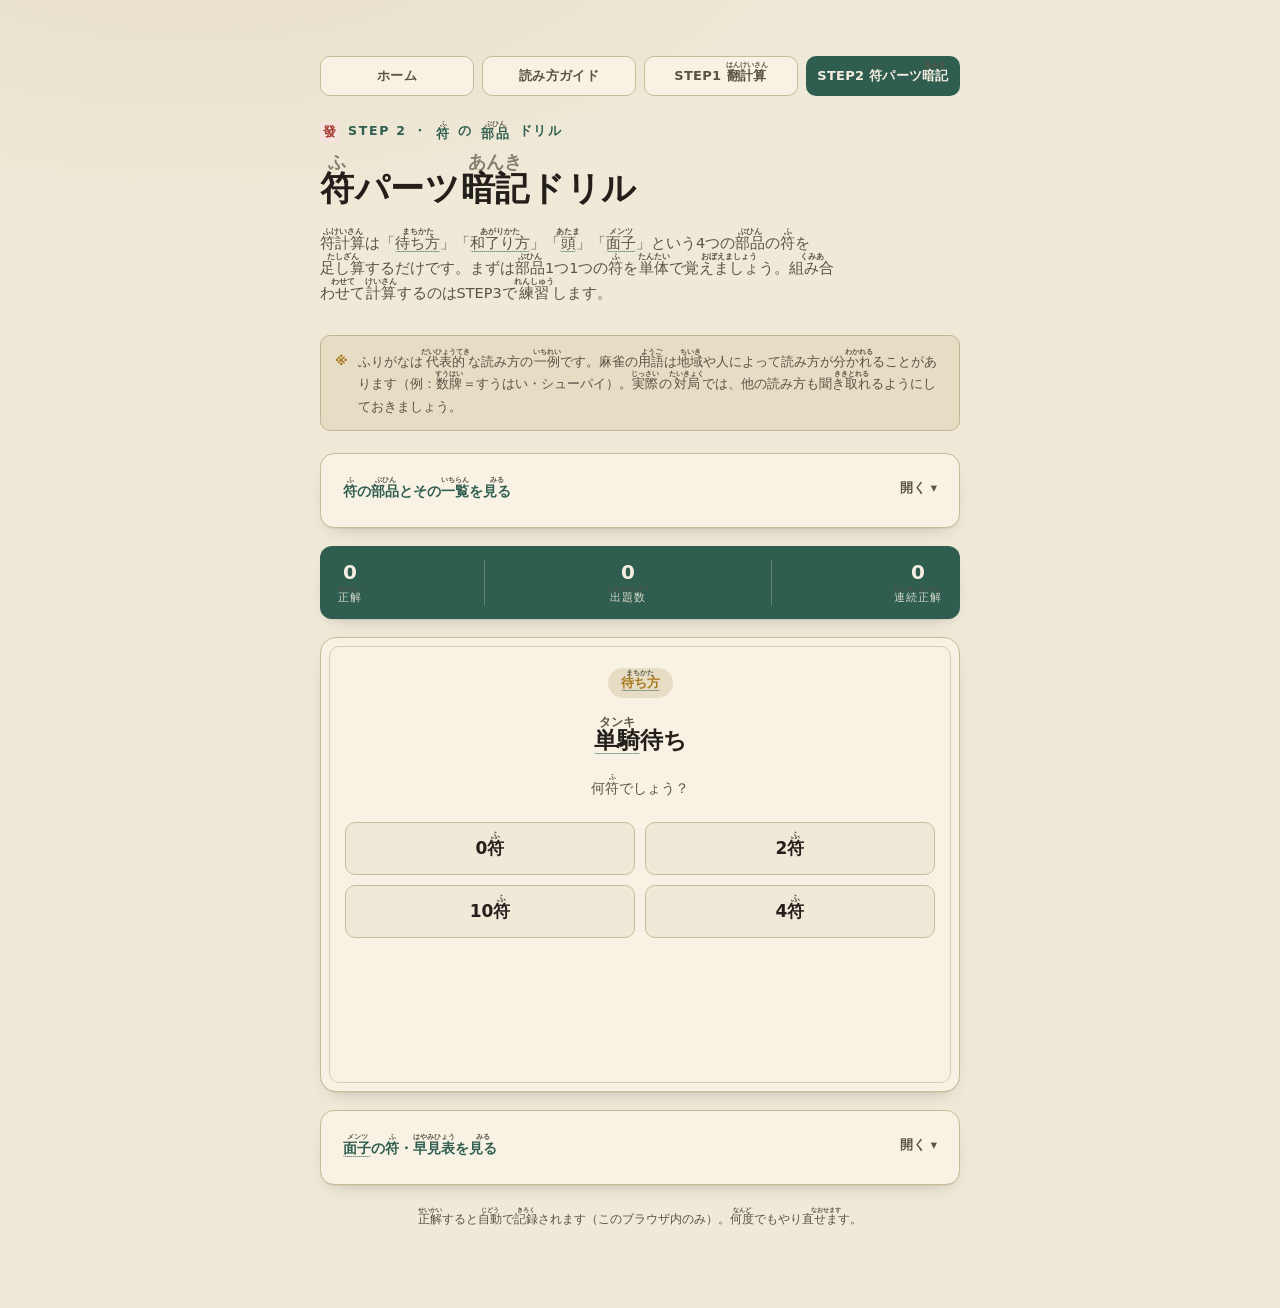
==== fu-drill.html @ 659b4daa "Initial commit: mahjong scoring trainer site Static site with furigana/glossary tooltips, home page," ====
<!DOCTYPE html>
<html lang="ja">
<head>
<meta charset="UTF-8">
<meta name="viewport" content="width=device-width, initial-scale=1.0">
<title>符パーツ暗記ドリル｜点数計算 特訓 STEP2</title>
<link rel="stylesheet" href="styles.css">
<script src="furigana.js"></script>
<script src="glossary.js"></script>
</head>
<body>

<div class="wrap">
  <nav class="steps">
    <a href="index.html">ホーム</a>
    <a href="yomikata.html">読み方ガイド</a>
    <a href="step1.html">STEP1 翻計算</a>
    <a href="fu-drill.html" class="current">STEP2 符パーツ暗記</a>
  </nav>

  <header>
    <div class="eyebrow"><span class="tile">發</span>STEP 2 ・ 符の部品ドリル</div>
    <h1>符パーツ暗記ドリル</h1>
    <p class="lede">符計算は「待ち方」「和了り方」「頭」「面子」という4つの部品の符を足し算するだけです。まずは部品1つ1つの符を単体で覚えましょう。組み合わせて計算するのはSTEP3で練習します。</p>
  </header>

  <div class="note">
    <span class="note-mark">※</span>
    <span>ふりがなは代表的な読み方の一例です。麻雀の用語は地域や人によって読み方が分かれることがあります（例：数牌＝すうはい・シューパイ）。実際の対局では、他の読み方も聞き取れるようにしておきましょう。</span>
  </div>

  <div class="panel">
    <details class="explainer" id="explainer">
      <summary>符の部品とその一覧を見る</summary>
      <div class="body">
        <p>どんな手でも、符は必ず<strong>20符（副底）</strong>から始まり、そこに以下の部品を足していきます。</p>
        <div class="ex-row"><span>待ち方</span><strong>両面・シャンポン＝0／嵌張・辺張・単騎＝2</strong></div>
        <div class="ex-row"><span>和了り方</span><strong>ツモ＝2／門前ロン＝10／副露ロン＝0</strong></div>
        <div class="ex-row"><span>頭（雀頭）</span><strong>数牌・客風＝0／役牌＝2</strong></div>
        <div class="ex-row"><span>面子</span><strong>下の早見表を参照</strong></div>
        <p style="margin-top:10px;">面子は「暗刻は明刻の2倍」「槓子は刻子の4倍」「19・字牌は2〜8の2倍」という倍々ルールで覚えると早いです。</p>
      </div>
    </details>
  </div>

  <div class="scorebar">
    <div class="stat"><b id="statCorrect">0</b><span>正解</span></div>
    <div class="divider"></div>
    <div class="stat"><b id="statTotal">0</b><span>出題数</span></div>
    <div class="divider"></div>
    <div class="stat"><b id="statStreak">0</b><span>連続正解</span></div>
  </div>

  <div class="qcard">
    <div class="badges">
      <span class="badge cat" id="catBadge">面子</span>
    </div>
    <p class="qtext" id="qText">暗刻（中張牌：2〜8）</p>
    <p class="qcaption">何符でしょう？</p>
    <div class="choices" id="choices"></div>
    <div class="feedback" id="feedback"></div>
    <div class="actions"><button class="next-btn" id="nextBtn">次の問題 →</button></div>
  </div>

  <div class="panel" style="margin-top:18px;">
    <details class="explainer">
      <summary>面子の符・早見表を見る</summary>
      <div class="body tablewrap">
        <table class="ref">
          <caption>刻子・槓子の符（明＝ポン等で鳴いた／暗＝手の中で完成）</caption>
          <thead><tr><th>面子の種類</th><th>2〜8の数牌</th><th>1・9・字牌</th></tr></thead>
          <tbody>
            <tr><td>明刻（ポン）</td><td>2符</td><td>4符</td></tr>
            <tr><td>暗刻（手の中）</td><td>4符</td><td>8符</td></tr>
            <tr><td>明槓（大明槓・加槓）</td><td>8符</td><td>16符</td></tr>
            <tr><td>暗槓</td><td>16符</td><td>32符</td></tr>
          </tbody>
        </table>
      </div>
    </details>
  </div>

  <footer>正解すると自動で記録されます（このブラウザ内のみ）。何度でもやり直せます。</footer>
</div>

<script>
(function(){
  "use strict";

  var ITEMS = [
    { cat:"待ち方", text:"両面待ち", fu:0 },
    { cat:"待ち方", text:"シャンポン待ち", fu:0 },
    { cat:"待ち方", text:"嵌張待ち", fu:2 },
    { cat:"待ち方", text:"辺張待ち", fu:2 },
    { cat:"待ち方", text:"単騎待ち", fu:2 },

    { cat:"和了り方", text:"ツモ和了（通常時）", fu:2 },
    { cat:"和了り方", text:"ロン和了・門前", fu:10 },
    { cat:"和了り方", text:"ロン和了・副露あり（鳴きあり）", fu:0 },

    { cat:"頭（雀頭）", text:"数牌または客風牌の頭", fu:0 },
    { cat:"頭（雀頭）", text:"役牌（三元牌・自風・場風）の頭", fu:2 },

    { cat:"面子", text:"明刻（中張牌：2〜8）", fu:2 },
    { cat:"面子", text:"暗刻（中張牌：2〜8）", fu:4 },
    { cat:"面子", text:"明刻（么九牌：1・9・字牌）", fu:4 },
    { cat:"面子", text:"暗刻（么九牌：1・9・字牌）", fu:8 },
    { cat:"面子", text:"明槓（中張牌：2〜8）", fu:8 },
    { cat:"面子", text:"暗槓（中張牌：2〜8）", fu:16 },
    { cat:"面子", text:"明槓（么九牌：1・9・字牌）", fu:16 },
    { cat:"面子", text:"暗槓（么九牌：1・9・字牌）", fu:32 }
  ];

  var ALL_VALUES = Array.from(new Set(ITEMS.map(function(i){ return i.fu; })));

  function fmt(n){ return n + "符"; }

  function shuffle(arr){
    var a = arr.slice();
    for (var i=a.length-1;i>0;i--){
      var j = Math.floor(Math.random()*(i+1));
      var t=a[i]; a[i]=a[j]; a[j]=t;
    }
    return a;
  }

  var STORE_KEY = "fu-drill-stats-v1";
  var stats = { correct:0, total:0, streak:0 };
  try {
    var saved = JSON.parse(localStorage.getItem(STORE_KEY) || "null");
    if (saved) stats = saved;
  } catch(e){}

  function saveStats(){
    try { localStorage.setItem(STORE_KEY, JSON.stringify(stats)); } catch(e){}
  }

  function renderStats(){
    document.getElementById("statCorrect").textContent = stats.correct;
    document.getElementById("statTotal").textContent = stats.total;
    document.getElementById("statStreak").textContent = stats.streak;
  }

  var current = null;
  var lastIndex = -1;

  function newQuestion(){
    var idx;
    do { idx = Math.floor(Math.random()*ITEMS.length); } while (idx === lastIndex && ITEMS.length > 1);
    lastIndex = idx;
    var item = ITEMS[idx];

    var sameCat = ITEMS.filter(function(i){ return i.cat===item.cat && i.fu!==item.fu; });
    var distractorPool = shuffle(sameCat).map(function(i){ return i.fu; });
    ALL_VALUES.forEach(function(v){ if (v!==item.fu && distractorPool.indexOf(v)===-1) distractorPool.push(v); });

    var distractors = [];
    distractorPool.forEach(function(v){
      if (distractors.length<3 && v!==item.fu && distractors.indexOf(v)===-1) distractors.push(v);
    });

    var choices = shuffle([item.fu].concat(distractors));

    current = { item:item, correct:item.fu, answered:false };

    document.getElementById("catBadge").textContent = item.cat;
    document.getElementById("qText").textContent = item.text;

    var wrap = document.getElementById("choices");
    wrap.innerHTML = "";
    choices.forEach(function(v){
      var btn = document.createElement("button");
      btn.className = "choice";
      btn.type = "button";
      btn.textContent = fmt(v);
      btn.addEventListener("click", function(){ onAnswer(v, btn); });
      wrap.appendChild(btn);
    });

    var fb = document.getElementById("feedback");
    fb.className = "feedback";
    fb.innerHTML = "";
    document.getElementById("nextBtn").classList.remove("show");

    Furigana.apply(document.querySelector(".qcard"));
    Glossary.apply(document.querySelector(".qcard"));
  }

  function onAnswer(value, btnEl){
    if (current.answered) return;
    current.answered = true;
    var isCorrect = value === current.correct;

    stats.total += 1;
    if (isCorrect){ stats.correct += 1; stats.streak += 1; }
    else { stats.streak = 0; }
    saveStats();
    renderStats();

    var buttons = document.querySelectorAll("#choices .choice");
    buttons.forEach(function(b){
      b.disabled = true;
      var v = parseInt(b.textContent.replace(/[^0-9]/g,""),10);
      if (v === current.correct) b.classList.add("correct");
      else if (b === btnEl) b.classList.add("wrong");
      else b.classList.add("dim");
    });

    var fb = document.getElementById("feedback");
    fb.className = "feedback " + (isCorrect ? "ok" : "ng");
    fb.innerHTML = isCorrect
      ? "<div><div class=\"fb-title\">正解！</div>" + current.item.text + "＝" + fmt(current.correct) + "</div>"
      : "<div><div class=\"fb-title\">おしい</div>正解は " + fmt(current.correct) + "（" + current.item.text + "）</div>";

    document.getElementById("nextBtn").classList.add("show");
    Furigana.apply(fb);
    Glossary.apply(fb);
  }

  document.getElementById("nextBtn").addEventListener("click", newQuestion);

  renderStats();
  newQuestion();
  Furigana.apply(document.body);
  Glossary.apply(document.body);
})();
</script>

</body>
</html>
---- styles.css ----
:root{
  --bg:#efe9d8;
  --bg-2:#e6ddc4;
  --ink:#241f1a;
  --ink-soft:#5a5245;
  --card:#f7f2e4;
  --card-border:#c9bb98;
  --rule:#c3b593;
  --accent:#2f5d4f;
  --accent-ink:#f4ede0;
  --accent-soft:#e2ddc9;
  --red:#a53a2e;
  --red-soft:#f4e3de;
  --gold:#a8781f;
  --shadow: 0 1px 0 rgba(36,31,26,0.06), 0 8px 20px -12px rgba(36,31,26,0.35);
  --focus:#2f5d4f;
}
@media (prefers-color-scheme: dark){
  :root{
    --bg:#141b17; --bg-2:#101512; --ink:#ece5d3; --ink-soft:#a79d87;
    --card:#1b2420; --card-border:#33443b; --rule:#33443b;
    --accent:#7fb69f; --accent-ink:#0f1613; --accent-soft:#22302a;
    --red:#e08b7d; --red-soft:#2c1e1c; --gold:#d8b569;
    --shadow: 0 1px 0 rgba(0,0,0,0.3), 0 12px 28px -14px rgba(0,0,0,0.6);
    --focus:#7fb69f;
  }
}
:root[data-theme="dark"]{
  --bg:#141b17; --bg-2:#101512; --ink:#ece5d3; --ink-soft:#a79d87;
  --card:#1b2420; --card-border:#33443b; --rule:#33443b;
  --accent:#7fb69f; --accent-ink:#0f1613; --accent-soft:#22302a;
  --red:#e08b7d; --red-soft:#2c1e1c; --gold:#d8b569;
  --shadow: 0 1px 0 rgba(0,0,0,0.3), 0 12px 28px -14px rgba(0,0,0,0.6);
  --focus:#7fb69f;
}
:root[data-theme="light"]{
  --bg:#efe9d8; --bg-2:#e6ddc4; --ink:#241f1a; --ink-soft:#5a5245;
  --card:#f7f2e4; --card-border:#c9bb98; --rule:#c3b593;
  --accent:#2f5d4f; --accent-ink:#f4ede0; --accent-soft:#e2ddc9;
  --red:#a53a2e; --red-soft:#f4e3de; --gold:#a8781f;
  --shadow: 0 1px 0 rgba(36,31,26,0.06), 0 8px 20px -12px rgba(36,31,26,0.35);
  --focus:#2f5d4f;
}

*{box-sizing:border-box;}
body{
  margin:0;
  min-height:100vh;
  background:
    radial-gradient(1200px 600px at 15% -10%, var(--bg-2), transparent 60%),
    var(--bg);
  color:var(--ink);
  font-family:"Yu Gothic","Hiragino Kaku Gothic ProN","Meiryo",system-ui,sans-serif;
  font-variant-numeric: tabular-nums;
  padding: 56px 20px 80px;
  -webkit-font-smoothing:antialiased;
}

ruby{ ruby-position:over; ruby-align:center; }
rt{
  font-size:.52em;
  font-weight:600;
  color:var(--ink-soft);
  letter-spacing:0;
  user-select:none;
}
.han rt, h1 rt{ opacity:.7; }
.choice rt{ font-weight:600; }

.gloss{
  cursor:pointer;
  border-bottom:1px dotted var(--accent);
  border-radius:2px;
}
.gloss:hover, .gloss:focus-visible{
  background:var(--accent-soft);
  outline:none;
}

.gloss-tip{
  position:fixed;
  max-width:270px;
  z-index:80;
  background:var(--ink);
  color:var(--bg);
  font-size:12.5px;
  line-height:1.7;
  padding:10px 13px;
  border-radius:9px;
  box-shadow:0 10px 26px -10px rgba(0,0,0,.5);
  opacity:0;
  transform:translateY(-4px);
  pointer-events:none;
  transition:opacity .12s ease, transform .12s ease;
}
.gloss-tip.show{ opacity:1; transform:translateY(0); pointer-events:auto; }
.gloss-tip strong{
  display:block;
  font-size:12px;
  font-weight:800;
  letter-spacing:.02em;
  margin-bottom:3px;
  color:var(--bg);
  opacity:.75;
}
.gloss-tip span{ display:block; }
.wrap{ max-width:640px; margin:0 auto; }

nav.steps{
  display:flex; gap:8px; margin-bottom:24px;
}
nav.steps a{
  flex:1; text-align:center;
  font-size:13px; font-weight:700; letter-spacing:.02em;
  padding:10px 8px; border-radius:10px;
  border:1px solid var(--card-border);
  background:var(--card); color:var(--ink-soft);
  text-decoration:none;
}
nav.steps a.current{
  background:var(--accent); color:var(--accent-ink); border-color:transparent;
}
nav.steps a:hover:not(.current){ border-color:var(--accent); color:var(--accent); }

header{ margin-bottom:28px; }

.note{
  display:flex; gap:10px; align-items:flex-start;
  background:var(--bg-2); border:1px solid var(--rule);
  border-radius:10px; padding:12px 14px; margin-bottom:22px;
  font-size:12.5px; line-height:1.8; color:var(--ink-soft);
}
.note .note-mark{
  flex:none; margin-top:1px;
  font-size:13px; font-weight:800; color:var(--gold);
}
.eyebrow{
  display:flex; align-items:center; gap:8px;
  font-size:12.5px; letter-spacing:.14em; color:var(--accent);
  text-transform:uppercase; font-weight:700; margin-bottom:10px;
}
.eyebrow .tile{
  display:inline-flex; align-items:center; justify-content:center;
  width:20px; height:20px; border-radius:4px;
  background:var(--red-soft); color:var(--red); font-size:13px; line-height:1;
}
h1{
  font-family:"Yu Mincho","YuMincho","Hiragino Mincho ProN",serif;
  font-weight:600; font-size:clamp(26px,5vw,34px);
  margin:0 0 8px; text-wrap:balance; letter-spacing:.02em;
}
.lede{ color:var(--ink-soft); font-size:14.5px; line-height:1.75; max-width:56ch; }

.panel{
  background:var(--card);
  border:1px solid var(--card-border);
  border-radius:14px;
  box-shadow:var(--shadow);
  padding:22px;
  margin-bottom:18px;
}

.menu{ display:flex; flex-direction:column; gap:14px; margin-bottom:22px; }
.menu-card{
  display:block;
  background:var(--card);
  border:1px solid var(--card-border);
  border-radius:14px;
  padding:20px 22px;
  box-shadow:var(--shadow);
  text-decoration:none;
  color:inherit;
  transition:border-color .12s ease, transform .12s ease;
}
.menu-card:hover{ border-color:var(--accent); transform:translateY(-2px); }
.menu-card:focus-visible{ outline:3px solid var(--focus); outline-offset:2px; }
.menu-top{ display:flex; align-items:baseline; justify-content:space-between; gap:12px; margin-bottom:6px; }
.menu-top h2{
  font-family:"Yu Mincho","YuMincho","Hiragino Mincho ProN",serif;
  font-size:19px; font-weight:700; margin:0;
}
.menu-card p{ font-size:13.5px; color:var(--ink-soft); line-height:1.75; margin:0; }
.menu-stat{
  font-size:12px; font-weight:700; color:var(--accent);
  white-space:nowrap; font-variant-numeric:tabular-nums;
}
.menu-badge{
  font-size:11px; font-weight:800; letter-spacing:.05em;
  padding:3px 10px; border-radius:999px;
  background:var(--accent-soft); color:var(--accent);
  flex:none;
}
.menu-badge.soon{ background:var(--bg-2); color:var(--ink-soft); }
.menu-card.disabled{ opacity:.55; pointer-events:none; }

.section-title{
  font-family:"Yu Mincho","YuMincho","Hiragino Mincho ProN",serif;
  font-size:19px; font-weight:700; margin:0 0 8px;
}
.section-note{ font-size:13px; line-height:1.8; color:var(--ink-soft); margin:0 0 16px; }

.explainer{ font-size:14px; line-height:1.85; color:var(--ink); }
.explainer strong{ color:var(--accent); font-weight:700; }
.explainer .ex-row{ display:flex; justify-content:space-between; padding:2px 0; }
details.explainer summary{ cursor:pointer; font-weight:700; color:var(--accent); list-style:none; }
details.explainer summary::-webkit-details-marker{ display:none; }
details.explainer summary::after{ content:"開く ▾"; float:right; font-weight:600; font-size:12.5px; color:var(--ink-soft); }
details.explainer[open] summary::after{ content:"閉じる ▴"; }
details.explainer .body{ margin-top:12px; padding-top:12px; border-top:1px dashed var(--rule); }

.scorebar{
  display:flex; align-items:center; justify-content:space-between;
  padding:14px 18px; margin-bottom:18px;
  background:var(--accent); color:var(--accent-ink);
  border-radius:12px; box-shadow:var(--shadow);
}
.scorebar .stat{ text-align:center; }
.scorebar .stat b{ display:block; font-size:20px; font-weight:800; }
.scorebar .stat span{ display:block; font-size:11px; letter-spacing:.08em; opacity:.85; margin-top:2px; }
.scorebar .divider{ width:1px; align-self:stretch; background:currentColor; opacity:.25; }

.qcard{
  position:relative;
  background:var(--card);
  border:1px solid var(--card-border);
  border-radius:16px;
  box-shadow:var(--shadow);
  padding:30px 24px 26px;
  text-align:center;
  overflow:hidden;
}
.qcard::before{
  content:"";
  position:absolute; inset:8px;
  border:1px solid var(--rule);
  border-radius:10px;
  pointer-events:none;
  opacity:.6;
}
.badges{ display:flex; justify-content:center; gap:8px; margin-bottom:18px; flex-wrap:wrap; }
.badge{
  font-size:12.5px; font-weight:700; padding:5px 12px; border-radius:999px;
  border:1px solid var(--card-border); color:var(--ink-soft);
}
.badge.role{ background:var(--accent-soft); color:var(--accent); border-color:transparent; }
.badge.method{ background:var(--red-soft); color:var(--red); border-color:transparent; }
.badge.cat{ background:var(--bg-2); color:var(--gold); border-color:transparent; }

.han{
  font-family:"Yu Mincho","YuMincho","Hiragino Mincho ProN",serif;
  font-weight:700; line-height:1.3; margin:6px 0 4px;
}
.han.big{ font-size:56px; line-height:1; }
.han sup{ font-size:22px; font-weight:600; margin-left:2px; color:var(--ink-soft); }
.qtext{
  font-family:"Yu Mincho","YuMincho","Hiragino Mincho ProN",serif;
  font-size:23px; font-weight:600; line-height:1.55; margin:10px 0 4px;
}
.qcaption{ font-size:14px; color:var(--ink-soft); margin-bottom:24px; }

.choices{
  display:grid; grid-template-columns:1fr 1fr; gap:10px;
  margin-bottom:6px;
}
.choice{
  font: inherit; font-variant-numeric: tabular-nums;
  font-size:17px; font-weight:700;
  padding:14px 10px; border-radius:10px;
  border:1px solid var(--card-border);
  background:var(--bg);
  color:var(--ink);
  cursor:pointer;
  transition: transform .12s ease, border-color .12s ease, background .12s ease;
}
.choice:hover{ border-color:var(--accent); transform: translateY(-1px); }
.choice:focus-visible{ outline:3px solid var(--focus); outline-offset:2px; }
.choice[disabled]{ cursor:default; }
.choice.correct{ background:var(--accent-soft); border-color:var(--accent); color:var(--accent); }
.choice.wrong{ background:var(--red-soft); border-color:var(--red); color:var(--red); }
.choice.dim{ opacity:.45; }

.feedback{
  min-height:64px; margin-top:16px;
  display:flex; align-items:center; justify-content:center;
  text-align:center; font-size:14px; line-height:1.7; color:var(--ink-soft);
}
.feedback .fb-title{ font-weight:800; font-size:15.5px; }
.feedback.ok .fb-title{ color:var(--accent); }
.feedback.ng .fb-title{ color:var(--red); }

.actions{ display:flex; justify-content:center; margin-top:6px; }
.next-btn{
  font: inherit; font-weight:700; font-size:14.5px;
  padding:11px 26px; border-radius:999px; border:none;
  background:var(--accent); color:var(--accent-ink);
  cursor:pointer; opacity:0; pointer-events:none;
  transition: opacity .15s ease, transform .1s ease;
}
.next-btn.show{ opacity:1; pointer-events:auto; }
.next-btn:active{ transform: scale(.97); }
.next-btn:focus-visible{ outline:3px solid var(--focus); outline-offset:2px; }

table.ref{ width:100%; border-collapse:collapse; font-size:13.5px; margin-top:4px; }
table.ref caption{ text-align:left; font-size:12px; color:var(--ink-soft); margin-bottom:8px; }
table.ref th, table.ref td{ padding:8px 10px; text-align:right; border-bottom:1px solid var(--rule); }
table.ref th:first-child, table.ref td:first-child{ text-align:left; }
table.ref thead th{ color:var(--ink-soft); font-weight:700; font-size:12px; letter-spacing:.04em; }
table.ref tbody tr:last-child td{ border-bottom:none; }
table.ref tbody tr.group-start td{ border-top:1px solid var(--rule); }
.tablewrap{ overflow-x:auto; }

footer{ margin-top:22px; text-align:center; font-size:12px; color:var(--ink-soft); }

@media (prefers-reduced-motion: reduce){
  .choice, .next-btn{ transition:none; }
}
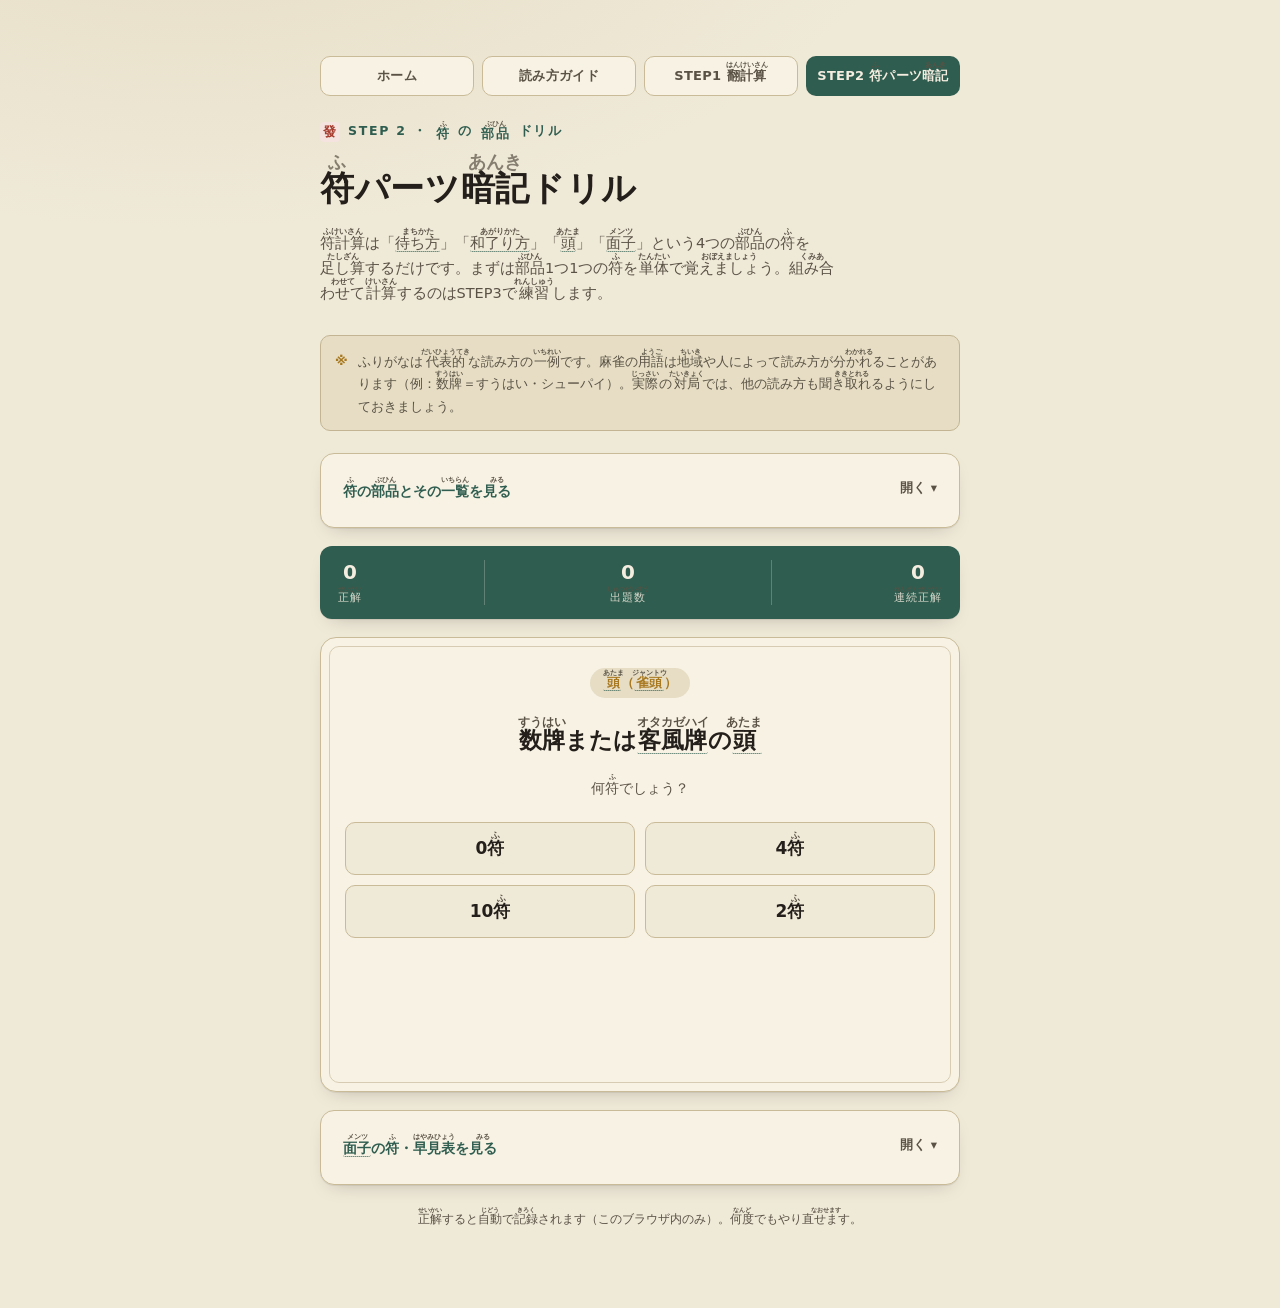
==== commit bd7942c2: "Harden security: strict CSP, external scripts, no inline styles Move all inline <script> blocks into" ====
--- a/fu-drill.html
+++ b/fu-drill.html
@@ -3,6 +3,7 @@
 <head>
 <meta charset="UTF-8">
 <meta name="viewport" content="width=device-width, initial-scale=1.0">
+<meta http-equiv="Content-Security-Policy" content="default-src 'self'; script-src 'self'; style-src 'self'; img-src 'self'; base-uri 'self'; form-action 'none'; frame-ancestors 'none'; object-src 'none';">
 <title>符パーツ暗記ドリル｜点数計算 特訓 STEP2</title>
 <link rel="stylesheet" href="styles.css">
 <script src="furigana.js"></script>
@@ -38,7 +39,7 @@
         <div class="ex-row"><span>和了り方</span><strong>ツモ＝2／門前ロン＝10／副露ロン＝0</strong></div>
         <div class="ex-row"><span>頭（雀頭）</span><strong>数牌・客風＝0／役牌＝2</strong></div>
         <div class="ex-row"><span>面子</span><strong>下の早見表を参照</strong></div>
-        <p style="margin-top:10px;">面子は「暗刻は明刻の2倍」「槓子は刻子の4倍」「19・字牌は2〜8の2倍」という倍々ルールで覚えると早いです。</p>
+        <p class="mt-note">面子は「暗刻は明刻の2倍」「槓子は刻子の4倍」「19・字牌は2〜8の2倍」という倍々ルールで覚えると早いです。</p>
       </div>
     </details>
   </div>
@@ -62,7 +63,7 @@
     <div class="actions"><button class="next-btn" id="nextBtn">次の問題 →</button></div>
   </div>
 
-  <div class="panel" style="margin-top:18px;">
+  <div class="panel panel-spaced">
     <details class="explainer">
       <summary>面子の符・早見表を見る</summary>
       <div class="body tablewrap">
@@ -83,148 +84,7 @@
   <footer>正解すると自動で記録されます（このブラウザ内のみ）。何度でもやり直せます。</footer>
 </div>
 
-<script>
-(function(){
-  "use strict";
-
-  var ITEMS = [
-    { cat:"待ち方", text:"両面待ち", fu:0 },
-    { cat:"待ち方", text:"シャンポン待ち", fu:0 },
-    { cat:"待ち方", text:"嵌張待ち", fu:2 },
-    { cat:"待ち方", text:"辺張待ち", fu:2 },
-    { cat:"待ち方", text:"単騎待ち", fu:2 },
-
-    { cat:"和了り方", text:"ツモ和了（通常時）", fu:2 },
-    { cat:"和了り方", text:"ロン和了・門前", fu:10 },
-    { cat:"和了り方", text:"ロン和了・副露あり（鳴きあり）", fu:0 },
-
-    { cat:"頭（雀頭）", text:"数牌または客風牌の頭", fu:0 },
-    { cat:"頭（雀頭）", text:"役牌（三元牌・自風・場風）の頭", fu:2 },
-
-    { cat:"面子", text:"明刻（中張牌：2〜8）", fu:2 },
-    { cat:"面子", text:"暗刻（中張牌：2〜8）", fu:4 },
-    { cat:"面子", text:"明刻（么九牌：1・9・字牌）", fu:4 },
-    { cat:"面子", text:"暗刻（么九牌：1・9・字牌）", fu:8 },
-    { cat:"面子", text:"明槓（中張牌：2〜8）", fu:8 },
-    { cat:"面子", text:"暗槓（中張牌：2〜8）", fu:16 },
-    { cat:"面子", text:"明槓（么九牌：1・9・字牌）", fu:16 },
-    { cat:"面子", text:"暗槓（么九牌：1・9・字牌）", fu:32 }
-  ];
-
-  var ALL_VALUES = Array.from(new Set(ITEMS.map(function(i){ return i.fu; })));
-
-  function fmt(n){ return n + "符"; }
-
-  function shuffle(arr){
-    var a = arr.slice();
-    for (var i=a.length-1;i>0;i--){
-      var j = Math.floor(Math.random()*(i+1));
-      var t=a[i]; a[i]=a[j]; a[j]=t;
-    }
-    return a;
-  }
-
-  var STORE_KEY = "fu-drill-stats-v1";
-  var stats = { correct:0, total:0, streak:0 };
-  try {
-    var saved = JSON.parse(localStorage.getItem(STORE_KEY) || "null");
-    if (saved) stats = saved;
-  } catch(e){}
-
-  function saveStats(){
-    try { localStorage.setItem(STORE_KEY, JSON.stringify(stats)); } catch(e){}
-  }
-
-  function renderStats(){
-    document.getElementById("statCorrect").textContent = stats.correct;
-    document.getElementById("statTotal").textContent = stats.total;
-    document.getElementById("statStreak").textContent = stats.streak;
-  }
-
-  var current = null;
-  var lastIndex = -1;
-
-  function newQuestion(){
-    var idx;
-    do { idx = Math.floor(Math.random()*ITEMS.length); } while (idx === lastIndex && ITEMS.length > 1);
-    lastIndex = idx;
-    var item = ITEMS[idx];
-
-    var sameCat = ITEMS.filter(function(i){ return i.cat===item.cat && i.fu!==item.fu; });
-    var distractorPool = shuffle(sameCat).map(function(i){ return i.fu; });
-    ALL_VALUES.forEach(function(v){ if (v!==item.fu && distractorPool.indexOf(v)===-1) distractorPool.push(v); });
-
-    var distractors = [];
-    distractorPool.forEach(function(v){
-      if (distractors.length<3 && v!==item.fu && distractors.indexOf(v)===-1) distractors.push(v);
-    });
-
-    var choices = shuffle([item.fu].concat(distractors));
-
-    current = { item:item, correct:item.fu, answered:false };
-
-    document.getElementById("catBadge").textContent = item.cat;
-    document.getElementById("qText").textContent = item.text;
-
-    var wrap = document.getElementById("choices");
-    wrap.innerHTML = "";
-    choices.forEach(function(v){
-      var btn = document.createElement("button");
-      btn.className = "choice";
-      btn.type = "button";
-      btn.textContent = fmt(v);
-      btn.addEventListener("click", function(){ onAnswer(v, btn); });
-      wrap.appendChild(btn);
-    });
-
-    var fb = document.getElementById("feedback");
-    fb.className = "feedback";
-    fb.innerHTML = "";
-    document.getElementById("nextBtn").classList.remove("show");
-
-    Furigana.apply(document.querySelector(".qcard"));
-    Glossary.apply(document.querySelector(".qcard"));
-  }
-
-  function onAnswer(value, btnEl){
-    if (current.answered) return;
-    current.answered = true;
-    var isCorrect = value === current.correct;
-
-    stats.total += 1;
-    if (isCorrect){ stats.correct += 1; stats.streak += 1; }
-    else { stats.streak = 0; }
-    saveStats();
-    renderStats();
-
-    var buttons = document.querySelectorAll("#choices .choice");
-    buttons.forEach(function(b){
-      b.disabled = true;
-      var v = parseInt(b.textContent.replace(/[^0-9]/g,""),10);
-      if (v === current.correct) b.classList.add("correct");
-      else if (b === btnEl) b.classList.add("wrong");
-      else b.classList.add("dim");
-    });
-
-    var fb = document.getElementById("feedback");
-    fb.className = "feedback " + (isCorrect ? "ok" : "ng");
-    fb.innerHTML = isCorrect
-      ? "<div><div class=\"fb-title\">正解！</div>" + current.item.text + "＝" + fmt(current.correct) + "</div>"
-      : "<div><div class=\"fb-title\">おしい</div>正解は " + fmt(current.correct) + "（" + current.item.text + "）</div>";
-
-    document.getElementById("nextBtn").classList.add("show");
-    Furigana.apply(fb);
-    Glossary.apply(fb);
-  }
-
-  document.getElementById("nextBtn").addEventListener("click", newQuestion);
-
-  renderStats();
-  newQuestion();
-  Furigana.apply(document.body);
-  Glossary.apply(document.body);
-})();
-</script>
+<script src="fu-drill.js"></script>
 
 </body>
 </html>
--- a/styles.css
+++ b/styles.css
@@ -193,6 +193,9 @@
 .menu-badge.soon{ background:var(--bg-2); color:var(--ink-soft); }
 .menu-card.disabled{ opacity:.55; pointer-events:none; }
 
+.mt-note{ margin-top:12px; }
+.panel-spaced{ margin-top:18px; }
+
 .section-title{
   font-family:"Yu Mincho","YuMincho","Hiragino Mincho ProN",serif;
   font-size:19px; font-weight:700; margin:0 0 8px;
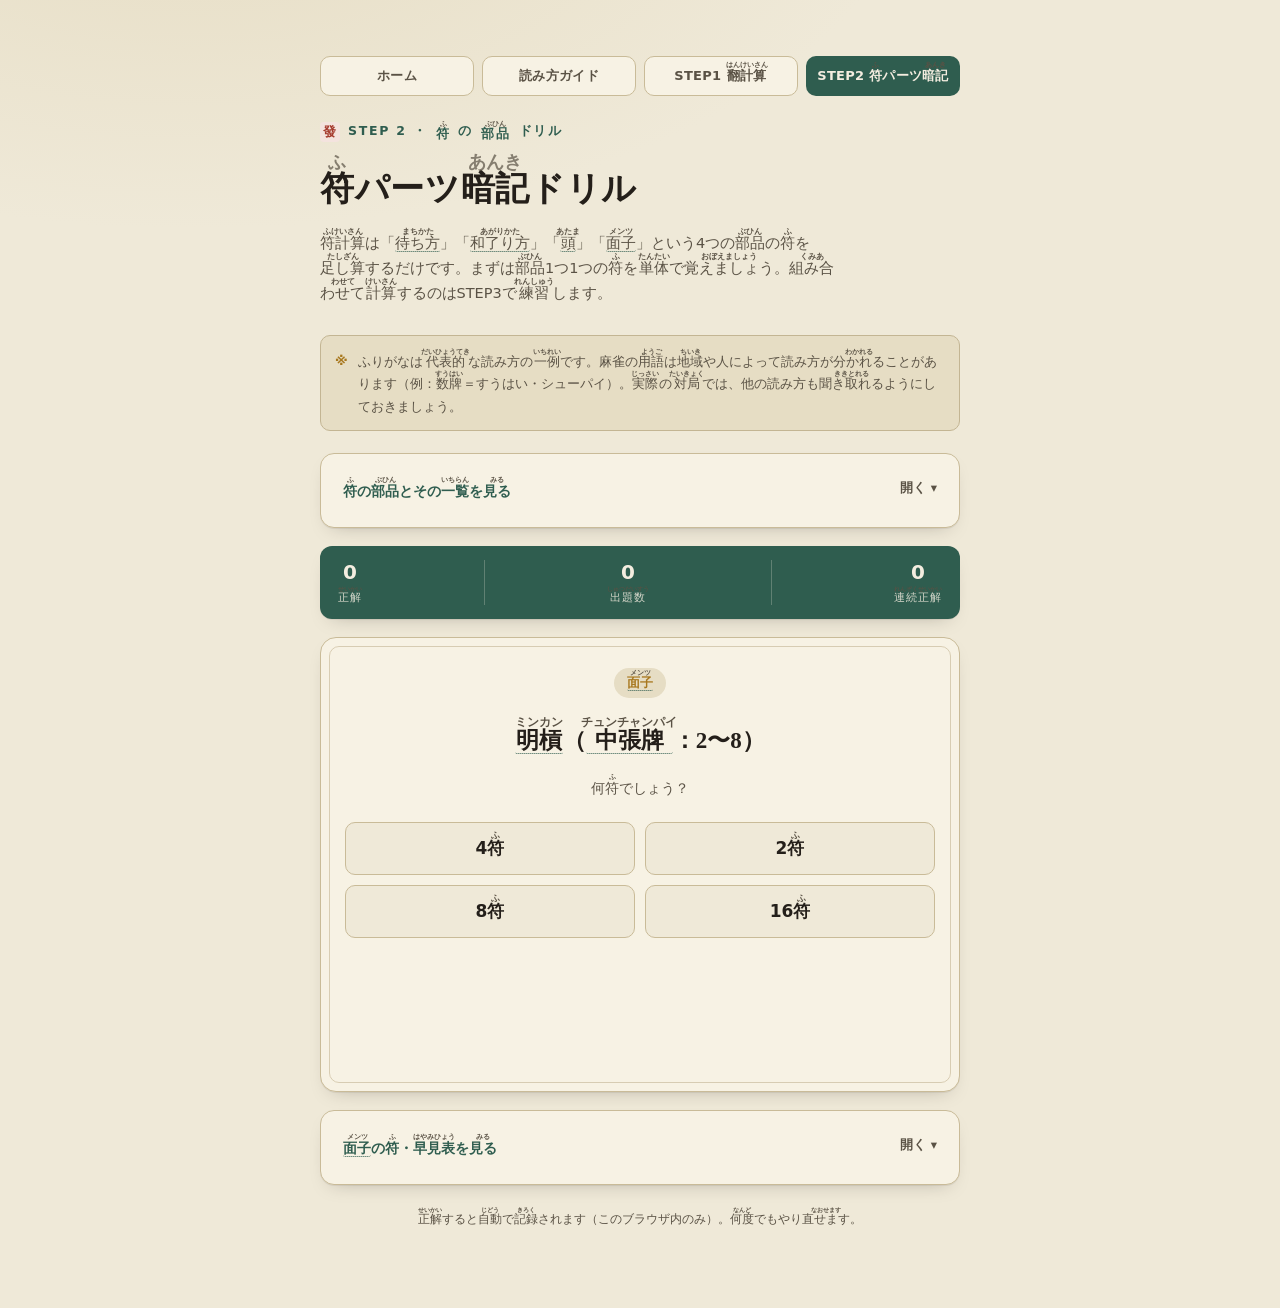
==== commit c33b0145: "Fix frame-ancestors CSP warning with JS-based clickjacking guard frame-ancestors is ignored when del" ====
--- a/fu-drill.html
+++ b/fu-drill.html
@@ -3,7 +3,8 @@
 <head>
 <meta charset="UTF-8">
 <meta name="viewport" content="width=device-width, initial-scale=1.0">
-<meta http-equiv="Content-Security-Policy" content="default-src 'self'; script-src 'self'; style-src 'self'; img-src 'self'; base-uri 'self'; form-action 'none'; frame-ancestors 'none'; object-src 'none';">
+<meta http-equiv="Content-Security-Policy" content="default-src 'self'; script-src 'self'; style-src 'self'; img-src 'self'; base-uri 'self'; form-action 'none'; object-src 'none';">
+<script src="antiframe.js"></script>
 <title>符パーツ暗記ドリル｜点数計算 特訓 STEP2</title>
 <link rel="stylesheet" href="styles.css">
 <script src="furigana.js"></script>
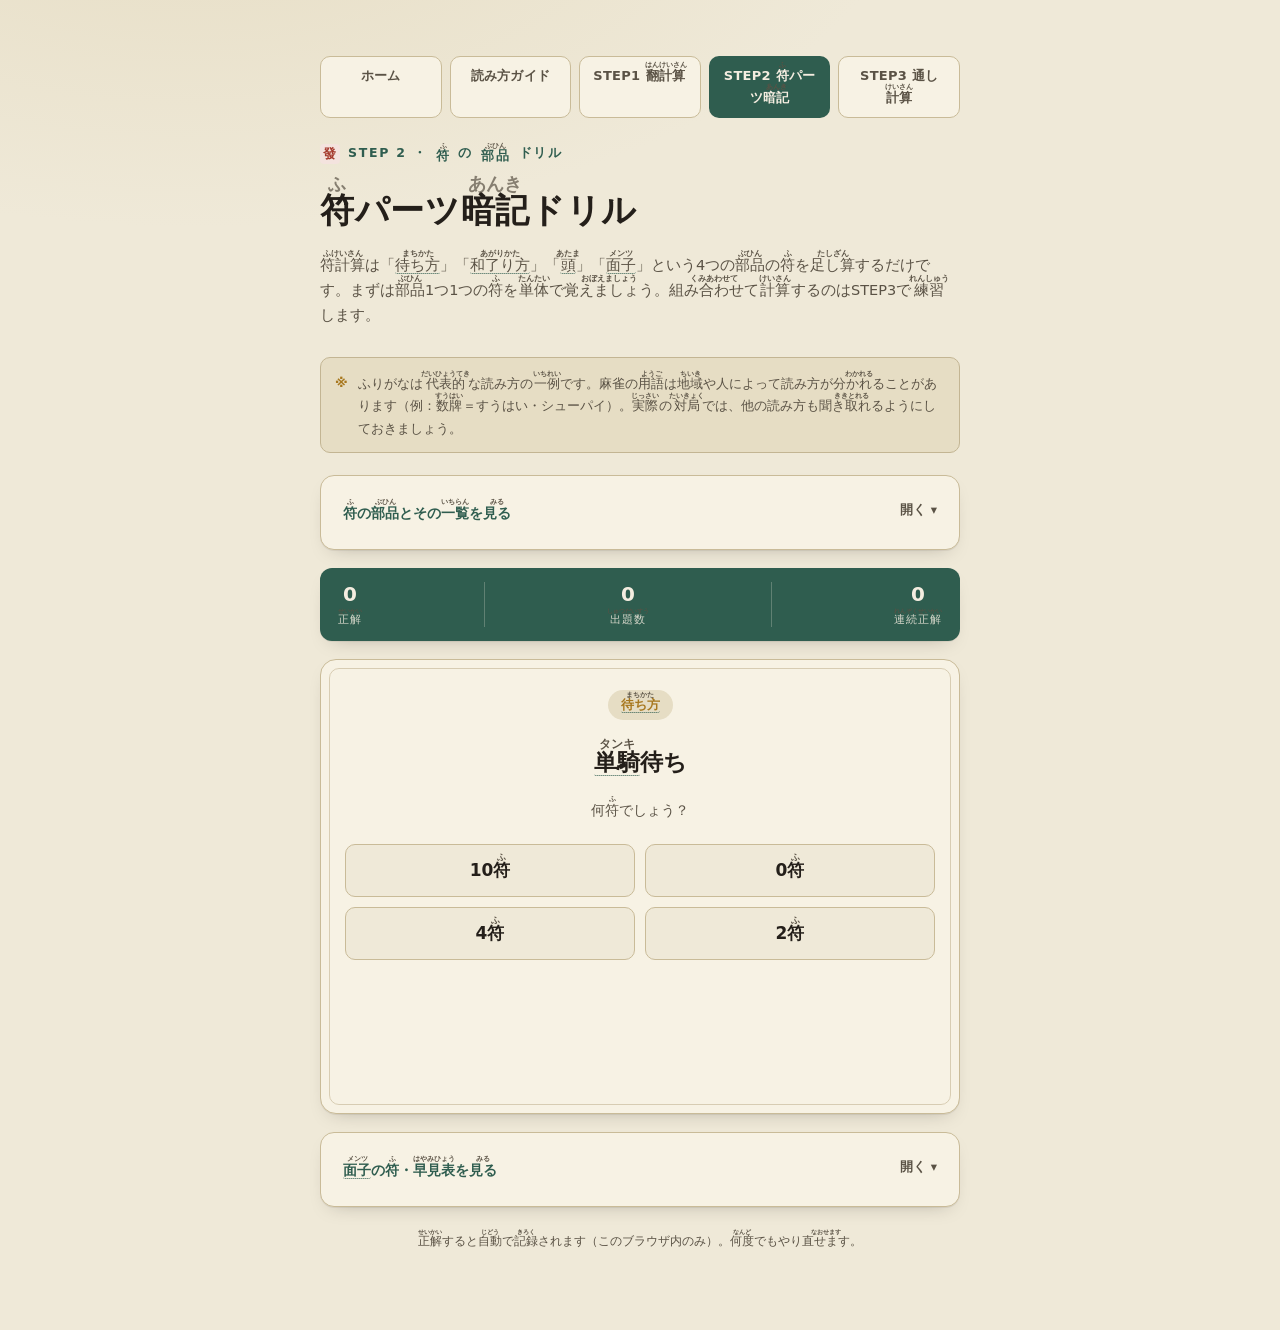
==== commit 186081b6: "Add STEP3: combined fu + han scoring drill Adds a new drill (step3.html/step3.js) that ties STEP1's " ====
--- a/fu-drill.html
+++ b/fu-drill.html
@@ -18,6 +18,7 @@
     <a href="yomikata.html">読み方ガイド</a>
     <a href="step1.html">STEP1 翻計算</a>
     <a href="fu-drill.html" class="current">STEP2 符パーツ暗記</a>
+    <a href="step3.html">STEP3 通し計算</a>
   </nav>
 
   <header>
--- a/styles.css
+++ b/styles.css
@@ -149,7 +149,7 @@
   font-weight:600; font-size:clamp(26px,5vw,34px);
   margin:0 0 8px; text-wrap:balance; letter-spacing:.02em;
 }
-.lede{ color:var(--ink-soft); font-size:14.5px; line-height:1.75; max-width:56ch; }
+.lede{ color:var(--ink-soft); font-size:14.5px; line-height:1.75; }
 
 .panel{
   background:var(--card);
@@ -261,6 +261,28 @@
 }
 .qcaption{ font-size:14px; color:var(--ink-soft); margin-bottom:24px; }
 
+.hand-summary{
+  text-align:left;
+  background:var(--bg);
+  border:1px solid var(--card-border);
+  border-radius:10px;
+  padding:12px 16px;
+  margin:14px 0 18px;
+  font-size:13.5px;
+}
+.hand-summary .hs-row{
+  display:flex; justify-content:space-between; gap:10px;
+  padding:5px 0;
+}
+.hand-summary .hs-row + .hs-row{ border-top:1px dashed var(--rule); }
+.hand-summary .hs-row span{ color:var(--ink-soft); }
+.hand-summary .hs-row strong{ font-weight:700; text-align:right; }
+
+.fb-breakdown{
+  font-size:12.5px; color:var(--ink-soft);
+  margin-top:6px; line-height:1.8;
+}
+
 .choices{
   display:grid; grid-template-columns:1fr 1fr; gap:10px;
   margin-bottom:6px;
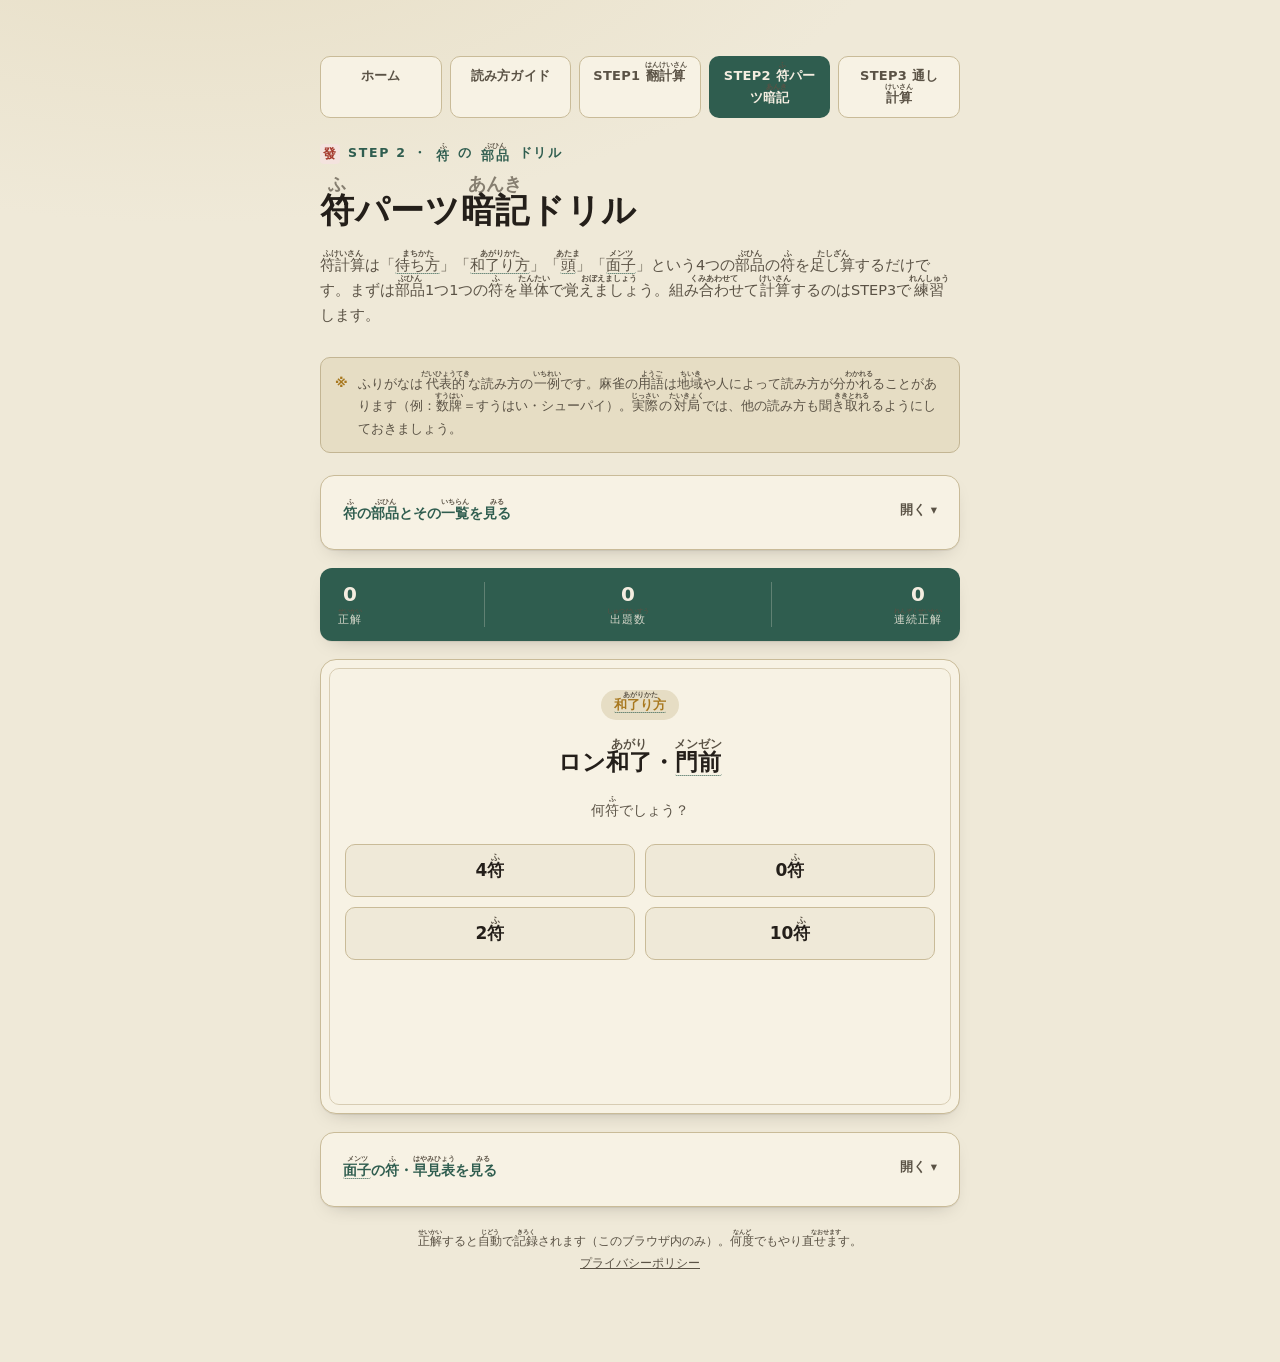
==== commit 42008682: "Add privacy policy page New privacy.html under the "麻雀てんすう部" operator name, covering data collection" ====
--- a/fu-drill.html
+++ b/fu-drill.html
@@ -83,7 +83,10 @@
     </details>
   </div>
 
-  <footer>正解すると自動で記録されます（このブラウザ内のみ）。何度でもやり直せます。</footer>
+  <footer>
+    正解すると自動で記録されます（このブラウザ内のみ）。何度でもやり直せます。
+    <p class="footer-link"><a href="privacy.html">プライバシーポリシー</a></p>
+  </footer>
 </div>
 
 <script src="fu-drill.js"></script>
--- a/styles.css
+++ b/styles.css
@@ -202,6 +202,14 @@
 }
 .section-note{ font-size:13px; line-height:1.8; color:var(--ink-soft); margin:0 0 16px; }
 
+.contact-cta{ margin-top:14px; }
+.contact-link{
+  display:inline-block;
+  text-decoration:none;
+  opacity:1;
+  pointer-events:auto;
+}
+
 .explainer{ font-size:14px; line-height:1.85; color:var(--ink); }
 .explainer strong{ color:var(--accent); font-weight:700; }
 .explainer .ex-row{ display:flex; justify-content:space-between; padding:2px 0; }
@@ -297,6 +305,8 @@
   cursor:pointer;
   transition: transform .12s ease, border-color .12s ease, background .12s ease;
 }
+.choices-pair{ grid-template-columns:1fr; }
+.choices-pair .choice{ font-size:15.5px; }
 .choice:hover{ border-color:var(--accent); transform: translateY(-1px); }
 .choice:focus-visible{ outline:3px solid var(--focus); outline-offset:2px; }
 .choice[disabled]{ cursor:default; }
@@ -332,9 +342,13 @@
 table.ref thead th{ color:var(--ink-soft); font-weight:700; font-size:12px; letter-spacing:.04em; }
 table.ref tbody tr:last-child td{ border-bottom:none; }
 table.ref tbody tr.group-start td{ border-top:1px solid var(--rule); }
+table.ref .tsumo-line{ display:inline-block; margin-top:2px; color:var(--ink-soft); font-size:11.5px; }
 .tablewrap{ overflow-x:auto; }
 
 footer{ margin-top:22px; text-align:center; font-size:12px; color:var(--ink-soft); }
+footer a{ color:var(--ink-soft); }
+footer a:hover{ color:var(--accent); }
+.footer-link{ margin-top:6px; font-size:11.5px; }
 
 @media (prefers-reduced-motion: reduce){
   .choice, .next-btn{ transition:none; }
